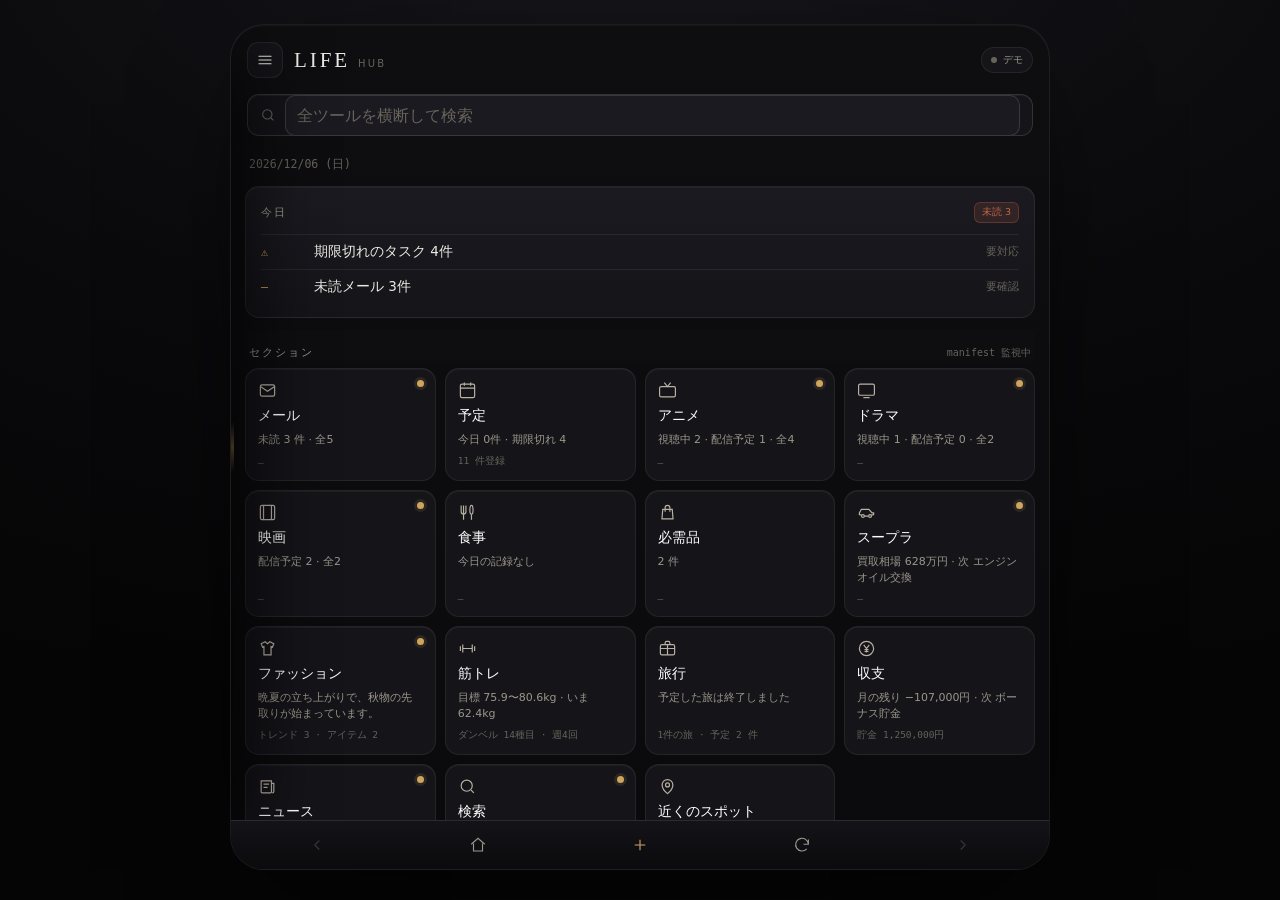
==== index.html @ eeec0d1e "知床旅行の0日目を 9/9（水）に直す 0日目が 9/8（火）になっていた。1日目以降（9/10 木〜9/14 月）はそのまま。  Co-Authored-By: Claude Opus 5 <nor" ====
<!DOCTYPE html>
<html lang="ja">
<head>
<meta charset="utf-8">
<meta name="viewport" content="width=device-width, initial-scale=1, maximum-scale=1, minimum-scale=1, user-scalable=no, viewport-fit=cover">
<meta name="theme-color" content="#0A0A0C">
<title>LIFE</title>
<!-- ホーム画面に追加したときのアイコン。指定が無いと iOS が
     ページを縮小した「黒地に文字」の絵を勝手に作ってしまう -->
<link rel="apple-touch-icon" href="assets/icon-180.png?v=dev725140">
<link rel="icon" type="image/png" sizes="192x192" href="assets/icon-192.png?v=dev725140">
<link rel="icon" type="image/svg+xml" href="assets/icon.svg?v=dev725140">
<link rel="manifest" href="manifest.webmanifest?v=dev725140">
<meta name="apple-mobile-web-app-title" content="LIFE">
<meta name="apple-mobile-web-app-status-bar-style" content="black-translucent">
<link rel="stylesheet" href="assets/app.css?v=dev725140">
<script>
/* ホーム画面から起動したとき（＝アプリとして開いたとき）の下ごしらえ。
   描き始める前に決めたいので、CSS の直後・本文より前に置いている。

   1) 枠を付けずに画面いっぱいへ広げる（html に full の印を付ける）
   2) 起動直後だけ画面の高さが実際より小さく報告される iOS の不具合を補う。
      端末の画面サイズ（screen）から本来の高さを出して --apph に入れる。
      ただし Split View などで本当に小さいときは触らない（差が大きいときは何もしない）。 */
(function () {
  try {
    var st = navigator.standalone === true ||
      (window.matchMedia && matchMedia('(display-mode: standalone)').matches);
    if (!st) return;
    var el = document.documentElement;
    el.className += ' full';
    if (!window.screen) return;
    function fit() {
      var sw = screen.width, sh = screen.height, got = window.innerHeight || 0;
      if (!sw || !sh || !got) return;
      var portrait = !window.matchMedia || matchMedia('(orientation: portrait)').matches;
      var full = portrait ? Math.max(sw, sh) : Math.min(sw, sh);
      // 「画面いっぱいのはずなのに少しだけ足りない」＝起動直後の誤報告
      if (full > got && full - got <= 150) el.style.setProperty('--apph', full + 'px');
      else el.style.removeProperty('--apph');
    }
    fit();
    addEventListener('resize', fit);
    addEventListener('orientationchange', function () { setTimeout(fit, 80); });
  } catch (e) {}
})();
</script>
</head>
<body>
<!-- 筋トレの 3D 風イラストで使う塗り（グラデーションと発光）。
     図をいくつ描いても定義は 1 組で済むよう、ここに置いて id で参照する。 -->
<svg class="wdefs" width="0" height="0" aria-hidden="true" focusable="false"><defs>
  <!-- 背景（明るいスタジオ。添付写真と同じ、白に近い灰色の背景） -->
  <radialGradient id="wgBg" cx=".5" cy=".38" r=".85">
    <stop offset="0" stop-color="#F2F2F0"/><stop offset=".65" stop-color="#E4E4E1"/>
    <stop offset="1" stop-color="#D2D2CE"/>
  </radialGradient>
  <!-- 体の下地。筋肉より一段暗い粘土色 -->
  <linearGradient id="wgBody" x1="0" y1="0" x2="1" y2="0">
    <stop offset="0" stop-color="#6E716C"/><stop offset=".25" stop-color="#8E918C"/>
    <stop offset=".5" stop-color="#9DA09B"/><stop offset=".75" stop-color="#82857F"/>
    <stop offset="1" stop-color="#63665F"/>
  </linearGradient>
  <!-- 筋肉ひとつ分の膨らみ。光は左上から。R 付きは左右反転したパーツ用 -->
  <radialGradient id="wgMus" cx=".34" cy=".24" r=".95">
    <stop offset="0" stop-color="#D8DAD4"/><stop offset=".42" stop-color="#B0B3AC"/>
    <stop offset=".75" stop-color="#878A83"/><stop offset="1" stop-color="#6D7068"/>
  </radialGradient>
  <radialGradient id="wgMusR" cx=".66" cy=".24" r=".95">
    <stop offset="0" stop-color="#D8DAD4"/><stop offset=".42" stop-color="#B0B3AC"/>
    <stop offset=".75" stop-color="#878A83"/><stop offset="1" stop-color="#6D7068"/>
  </radialGradient>
  <radialGradient id="wgHead" cx=".36" cy=".28" r=".85">
    <stop offset="0" stop-color="#D2D4CE"/><stop offset=".5" stop-color="#ABAEA8"/>
    <stop offset="1" stop-color="#7C7F78"/>
  </radialGradient>
  <!-- 効く筋肉。添付と同じ、輪郭のぼけた赤いにじみ -->
  <radialGradient id="wgRed" cx=".42" cy=".34" r=".8">
    <stop offset="0" stop-color="#F65038"/><stop offset=".5" stop-color="#E23A24"/>
    <stop offset="1" stop-color="#C92C17"/>
  </radialGradient>
  <radialGradient id="wgRedR" cx=".58" cy=".34" r=".8">
    <stop offset="0" stop-color="#F65038"/><stop offset=".5" stop-color="#E23A24"/>
    <stop offset="1" stop-color="#C92C17"/>
  </radialGradient>
  <linearGradient id="wgIron" x1="0" y1="0" x2="0" y2="1">
    <stop offset="0" stop-color="#9EA19B"/><stop offset=".45" stop-color="#757872"/>
    <stop offset="1" stop-color="#4E514B"/>
  </linearGradient>
  <linearGradient id="wgBench" x1="0" y1="0" x2="0" y2="1">
    <stop offset="0" stop-color="#B4B7B1"/><stop offset=".55" stop-color="#93968F"/>
    <stop offset="1" stop-color="#6E716B"/>
  </linearGradient>
  <radialGradient id="wgFloor" cx=".5" cy=".5" r=".5">
    <stop offset="0" stop-color="#5B5D58" stop-opacity=".5"/>
    <stop offset="1" stop-color="#5B5D58" stop-opacity="0"/>
  </radialGradient>
  <!-- 効く場所は「にじませる」。元の形をそのまま重ねると輪郭が出るので混ぜない -->
  <filter id="wgGlow" x="-60%" y="-60%" width="220%" height="220%">
    <feGaussianBlur stdDeviation="1.7" result="b"/>
    <feMerge><feMergeNode in="b"/><feMergeNode in="b"/></feMerge>
  </filter>
  <filter id="wgGlow2" x="-50%" y="-50%" width="200%" height="200%">
    <feGaussianBlur stdDeviation="1.3"/>
  </filter>
</defs></svg>
<div class="stage">
  <div class="app" id="app">
    <div class="hint" aria-hidden="true"></div>
    <header class="topbar">
      <button class="ib" id="menuBtn" aria-label="メニューを開く">
        <svg viewBox="0 0 24 24" fill="none" stroke="currentColor" stroke-width="1.6" stroke-linecap="round"><path d="M4 7h16M4 12h16M4 17h16"/></svg>
      </button>
      <div class="brand" id="brand"></div>
      <button class="sync" id="syncBtn" aria-label="接続状態"><span class="pulse" id="pulse"></span><span id="syncTxt">未接続</span></button>
    </header>
    <div class="notice" id="notice" hidden></div>
    <div class="sw">
      <div class="search">
        <svg viewBox="0 0 24 24" fill="none" stroke="currentColor" stroke-width="1.6"><circle cx="11" cy="11" r="7"/><path d="m20 20-3.5-3.5"/></svg>
        <input id="q" type="search" autocomplete="off" aria-label="検索">
        <span class="clr" id="clr" style="display:none" role="button" aria-label="クリア">×</span>
      </div>
      <div class="tagsug" id="tagsug" style="display:none"></div>
    </div>
    <div class="actzone" id="actzone"></div>
    <div class="scroll" id="scroll"></div>
    <nav class="bottombar" id="bottombar" aria-label="ナビゲーション"></nav>
    <div class="scrim" id="scrim"></div>
    <nav class="drawer" id="drawer" aria-label="メニュー"><div class="dh2"><span class="d"></span><span class="w">LIFE</span></div><div id="menu"></div></nav>
    <section class="det" id="det" aria-hidden="true">
      <div class="db"><button class="ib" id="backBtn" aria-label="戻る">
        <svg viewBox="0 0 24 24" fill="none" stroke="currentColor" stroke-width="1.6" stroke-linecap="round" stroke-linejoin="round"><path d="M15 6l-6 6 6 6"/></svg>
      </button><span class="dt" id="dSec"></span>
      <button class="ib" id="dDone" aria-label="完了にする" style="display:none">
        <svg viewBox="0 0 24 24" fill="none" stroke="currentColor" stroke-width="1.8" stroke-linecap="round" stroke-linejoin="round"><path d="M5 12.5 10 17.5 19 7"/></svg>
      </button>
      <button class="ib" id="dEdit" aria-label="編集" style="display:none">
        <svg viewBox="0 0 24 24" fill="none" stroke="currentColor" stroke-width="1.6" stroke-linecap="round" stroke-linejoin="round"><path d="M4 20h4l10-10a2.8 2.8 0 0 0-4-4L4 16v4z"/></svg>
      </button>
      <button class="ib" id="dTrash" aria-label="削除" style="display:none;color:var(--ember)">
        <svg viewBox="0 0 24 24" fill="none" stroke="currentColor" stroke-width="1.6" stroke-linecap="round" stroke-linejoin="round"><path d="M4 7h16M9 7V5h6v2M6 7l1 13h10l1-13"/></svg>
      </button></div>
      <div class="dbody" id="dBody"></div>
    </section>
    <div class="mask" id="mask"><div class="sheet" id="sheet"></div></div>
  </div>
</div>
<script src="assets/github.js?v=dev725140"></script>
<script src="assets/places.js?v=dev725140"></script>
<script src="assets/nearby.js?v=dev725140"></script>
<script src="assets/workout.js?v=dev725140"></script>
<script src="assets/demo-data.js?v=dev725140"></script>
<script src="assets/app.js?v=dev725140"></script>
</body>
</html>
---- assets/app.css ----
:root{
    color-scheme:dark;
    --bg:#0A0A0C; --bg2:#0E0E11;
    --s1:#141419; --s2:#1A1A20; --s3:#212129;
    --line:rgba(255,255,255,.07); --line2:rgba(255,255,255,.13); --hi:rgba(255,255,255,.045);
    --text:#ECEAE3; --dim:#9C978B; --faint:#67635A;
    --plat:#CBC3B2; --gold:#CFA45C; --goldd:rgba(207,164,92,.15);
    --ember:#C0674A; --emberd:rgba(192,103,74,.15);
    --ok:#8FA98C; --sat:#7E93A8; --sun:#B4726A;
    --font:-apple-system,"SF Pro Text",system-ui,"Hiragino Sans","Noto Sans JP",sans-serif;
    --serif:ui-serif,"New York",Georgia,"Hiragino Mincho ProN",serif;
    --mono:ui-monospace,"SF Mono",Menlo,monospace;
    /* ホーム画面から全画面で開いたとき、時計・電池の帯とホームバーに
       重ならないようにするための余白（Safari のタブがある時は 0） */
    --safe-t:env(safe-area-inset-top,0px);
    --safe-b:env(safe-area-inset-bottom,0px);
    /* 下バーの高さ。画面が低い端末では詰まり、高い端末では少しゆったりする。
       中身（18px のアイコン）に対して上下が均等に空く */
    --barh:clamp(42px,5.4dvh,54px);
  }
  *{box-sizing:border-box}
  /* ダブルタップ拡大を無効化。iOS の自動テキスト拡大も止める */
  html{-webkit-text-size-adjust:100%;text-size-adjust:100%;touch-action:manipulation}
  body,button,input,select,textarea{touch-action:manipulation}
  body{margin:0;background:var(--bg)}
  /* 筋トレの図で使う塗りの定義だけを置いた SVG。行の高さを作らないよう浮かせる */
  .wdefs{position:absolute;width:0;height:0;overflow:hidden;pointer-events:none}
  .stage{min-height:100dvh;
    background:radial-gradient(120% 90% at 50% -10%,#16161C 0%,var(--bg) 55%,#050506 100%);
    display:flex;justify-content:center;font-family:var(--font);color:var(--text);-webkit-font-smoothing:antialiased}
  .app{position:relative;overflow:hidden;width:100%;height:var(--apph,100dvh);
    background:linear-gradient(180deg,var(--bg2),var(--bg));display:flex;flex-direction:column}
  /* 電話幅を超える画面では中央にフレーム表示にする。
     高さは画面に合わせる（固定 830px だと iPad 横やノート PC ではみ出す）。
     縦が足りない端末（スマホ横持ちなど）は全画面のままにする。 */
  @media (min-width:520px) and (min-height:640px){
    .stage{padding:24px 16px 30px}
    .app{max-width:412px;height:min(880px,calc(100dvh - 54px));
      --safe-t:0px;--safe-b:0px;
      border:1px solid var(--line);border-radius:34px;
      box-shadow:0 40px 120px -40px rgba(0,0,0,.9),inset 0 1px 0 var(--hi)}
  }
  /* iPad mini（744px）以上は横幅を活かす。タイルや商品カードの列数は
     grid の auto-fill が自動で増える */
  @media (min-width:700px) and (min-height:640px){
    .app{max-width:640px}
    .scroll{padding:0 18px 32px}
  }
  /* iPad（横）・ノート PC */
  @media (min-width:1024px) and (min-height:640px){ .app{max-width:820px} }
  /* 大きな外部ディスプレイ。広げすぎると1行が長くなりすぎるので上限を置く */
  @media (min-width:1400px) and (min-height:640px){ .app{max-width:960px} }
  /* ---- ホーム画面から起動したアプリ（html.full） ----
     ブラウザのタブと違って「窓の中の書類」ではないので、枠を外して画面いっぱいに広げる。
     高さは起動直後の誤報告を避けるため --apph（無ければ lvh）を使う。 */
  html.full,html.full body{overflow:hidden}
  html.full .stage{padding:0;min-height:100lvh}
  html.full .app{max-width:none;width:100%;height:var(--apph,100lvh);
    border:0;border-radius:0;box-shadow:none;
    --safe-t:env(safe-area-inset-top,0px);--safe-b:env(safe-area-inset-bottom,0px)}
  /* 画面が広いほど左右の余白を少しだけ広げる（端に文字が貼り付かないように） */
  html.full .scroll{padding:0 clamp(14px,2.2vw,26px) 28px}
  html.full .topbar,html.full .sw,html.full .actzone{
    padding-left:clamp(14px,2.2vw,26px);padding-right:clamp(14px,2.2vw,26px)}
  .sync{cursor:pointer}
  .topbar{display:flex;align-items:center;gap:11px;
    padding:calc(17px + var(--safe-t)) 16px 10px;flex:none}
  .ib{width:36px;height:36px;flex:none;display:grid;place-items:center;border:1px solid var(--line);
    border-radius:11px;background:var(--s1);color:var(--text);cursor:pointer;transition:.2s}
  .ib.on{background:var(--goldd);border-color:rgba(207,164,92,.5);color:var(--gold)}
  .ib svg{width:18px;height:18px}
  .brand{flex:1;display:flex;align-items:baseline;gap:8px;min-width:0}
  .brand .w{font-family:var(--serif);font-size:21px;letter-spacing:.14em;font-weight:500}
  .brand .s{font-size:10px;color:var(--faint);letter-spacing:.22em;text-transform:uppercase}
  .brand .sect{font-size:15px;font-weight:500;letter-spacing:.02em}
  .sync{display:flex;align-items:center;gap:6px;font-family:var(--mono);font-size:10px;color:var(--dim);
    padding:5px 9px;border:1px solid var(--line);border-radius:20px;background:var(--s1);flex:none}
  .pulse{width:6px;height:6px;border-radius:50%;background:var(--ok);animation:p 2.6s infinite}
  @keyframes p{0%{box-shadow:0 0 0 0 rgba(143,169,140,.45)}70%{box-shadow:0 0 0 7px rgba(143,169,140,0)}100%{box-shadow:0 0 0 0 rgba(143,169,140,0)}}

  /* トークン期限などの警告バナー。暗めの琥珀で高級感を保ちつつ確実に気付ける */
  .notice{flex:none;margin:2px 16px 0;display:flex;align-items:center;gap:9px;cursor:pointer;
    border:1px solid rgba(207,164,92,.35);background:var(--goldd);color:var(--gold);
    border-radius:11px;padding:10px 12px;font-size:12px;line-height:1.5;text-align:left;font-family:var(--font)}
  .notice[hidden]{display:none}
  .notice.crit{border-color:rgba(192,103,74,.45);background:var(--emberd);color:var(--ember)}
  .notice svg{width:16px;height:16px;flex:none}
  .notice .nx{margin-left:auto;color:var(--faint);font-size:15px;padding:0 2px}
  .sw{padding:6px 16px 10px;flex:none}
  .search{display:flex;align-items:center;gap:9px;border:1px solid var(--line2);border-radius:12px;
    background:var(--s1);padding:0 12px;height:42px;box-shadow:inset 0 1px 0 var(--hi)}
  .search:focus-within{border-color:rgba(207,164,92,.45)}
  .search svg{width:16px;height:16px;color:var(--faint);flex:none}
  .search input{flex:1;background:none;border:0;outline:0;color:var(--text);font-size:16px;font-family:var(--font);min-width:0}
  .search input::placeholder{color:var(--faint)}
  .search .clr{color:var(--faint);cursor:pointer;font-size:16px;padding:4px}
  .tagsug{padding:2px 2px 10px}
  .tagsug .h{font-size:9.5px;letter-spacing:.2em;text-transform:uppercase;color:var(--faint);padding:4px 2px 8px}
  .tagsug .wrap{display:flex;flex-wrap:wrap;gap:6px}

  .scroll{flex:1;overflow-y:auto;padding:0 14px 28px}
  .sechead{display:flex;align-items:center;gap:9px;padding:15px 4px 8px;position:sticky;top:0;z-index:2;
    background:linear-gradient(180deg,var(--bg2) 72%,rgba(14,14,17,0))}
  .sechead svg{width:15px;height:15px;color:var(--plat);opacity:.85;flex:none}
  .sechead .n{font-size:10.5px;letter-spacing:.2em;text-transform:uppercase;color:var(--dim)}
  .sechead .c{margin-left:auto;font-family:var(--mono);font-size:10px;color:var(--faint)}
  .list{display:flex;flex-direction:column;gap:7px}

  /* home */
  .greet{padding:8px 4px 14px}
  .greet .h{font-size:13px;color:var(--dim)}
  .greet .d{font-family:var(--mono);font-size:11.5px;color:var(--faint);margin-top:3px}
  .hero{border:1px solid var(--line);border-radius:14px;background:linear-gradient(180deg,var(--s2),var(--s1));
    box-shadow:inset 0 1px 0 var(--hi);padding:15px 15px 13px;margin-bottom:13px}
  .hero .ht{display:flex;justify-content:space-between;align-items:center;margin-bottom:11px}
  .hero .l{font-size:11px;color:var(--dim);letter-spacing:.16em;text-transform:uppercase}
  .hr{display:flex;align-items:center;gap:11px;padding:8px 0;border-top:1px solid var(--line)}
  .hr:first-of-type{border-top:0}
  .hr .t{font-family:var(--mono);font-size:11.5px;color:var(--gold);width:42px;flex:none}
  .hr .m{flex:1;font-size:13.5px}
  .hr .g{font-size:10.5px;color:var(--faint)}
  /* スマホは2列（小さい iPhone の 375px でも2列を保つ）。
     画面が広がると列が増える（iPad で3〜4列、PC で4〜5列） */
  .grid{display:grid;grid-template-columns:repeat(auto-fill,minmax(160px,1fr));gap:9px}
  .tile{position:relative;text-align:left;cursor:pointer;border:1px solid var(--line);border-radius:14px;
    background:var(--s1);box-shadow:inset 0 1px 0 var(--hi);padding:12px;min-height:98px;
    display:flex;flex-direction:column;gap:7px;transition:.18s;font-family:var(--font)}
  .tile .tp{display:flex;align-items:center;justify-content:space-between}
  .tile .ico{width:19px;height:19px;color:var(--plat);opacity:.9}
  .tile .nm{font-size:13.5px;font-weight:500}
  .tile .mt{font-size:11px;color:var(--dim);line-height:1.45}
  .tile .ft{margin-top:auto;font-family:var(--mono);font-size:9.5px;color:var(--faint)}
  .dot{position:absolute;top:11px;right:11px;width:7px;height:7px;border-radius:50%;background:var(--gold);box-shadow:0 0 0 3px rgba(207,164,92,.13)}
  .conn{display:flex;flex-direction:column;gap:7px}
  .cr{display:flex;align-items:center;gap:11px;border:1px solid var(--line);border-radius:12px;background:var(--s1);
    padding:11px 12px;box-shadow:inset 0 1px 0 var(--hi);cursor:pointer;font-family:var(--font);text-align:left;width:100%}
  .cr svg{width:18px;height:18px;color:var(--plat);flex:none}
  .cr .cn{font-size:13px;font-weight:500;flex:none}
  .cr .cs{flex:1;font-size:10.5px;color:var(--dim);text-align:right;font-family:var(--mono)}
  .sd{width:6px;height:6px;border-radius:50%;background:var(--ok);flex:none}

  /* rows */
  .row{display:flex;gap:11px;align-items:flex-start;width:100%;text-align:left;cursor:pointer;
    border:1px solid var(--line);border-radius:12px;background:var(--s1);padding:11px 12px;
    box-shadow:inset 0 1px 0 var(--hi);transition:.18s;font-family:var(--font)}
  .row .l{flex:1;min-width:0;display:flex;flex-direction:column;gap:4px}
  .row .t{display:block;font-size:13.5px;line-height:1.4}
  .row .m{display:block;font-size:11px;color:var(--dim);white-space:nowrap;overflow:hidden;text-overflow:ellipsis}
  .row .r{display:flex;flex-direction:column;align-items:flex-end;gap:5px;flex:none}
  .row .time{font-family:var(--mono);font-size:9.5px;color:var(--faint);white-space:nowrap}
  .nd{width:7px;height:7px;border-radius:50%;background:var(--gold);flex:none;margin-top:5px;box-shadow:0 0 0 3px rgba(207,164,92,.13)}
  .tag{font-size:9.5px;padding:3px 7px;border-radius:6px;background:var(--s3);color:var(--dim);
    border:1px solid var(--line);white-space:nowrap;cursor:pointer;font-family:var(--font)}
  .tag.g{background:var(--goldd);color:var(--gold);border-color:rgba(207,164,92,.28)}
  .tag.e{background:var(--emberd);color:var(--ember);border-color:rgba(192,103,74,.3)}
  .tag.ok{background:rgba(143,169,140,.14);color:var(--ok);border-color:rgba(143,169,140,.3)}
  .tag.n{background:var(--s2)}
  .empty{text-align:center;color:var(--faint);font-size:12px;padding:36px 10px}
  .ask{display:flex;align-items:center;gap:9px;width:100%;cursor:pointer;font-family:var(--font);
    border:1px dashed rgba(207,164,92,.4);border-radius:12px;background:var(--goldd);color:var(--gold);
    padding:12px;font-size:12.5px;margin-top:9px;text-align:left}

  /* segmented bar */
  .segs{display:flex;gap:5px;overflow-x:auto;padding:2px 2px 10px;scrollbar-width:none}
  .segs::-webkit-scrollbar{display:none}
  .seg{flex:none;font-size:11px;padding:6px 10px;border-radius:20px;border:1px solid var(--line);
    background:var(--s1);color:var(--dim);cursor:pointer;font-family:var(--font);white-space:nowrap}
  .seg.on{background:var(--goldd);border-color:rgba(207,164,92,.4);color:var(--gold)}
  .actbar{display:flex;gap:7px;padding:0 2px 10px}
  .act{flex:1;display:flex;align-items:center;justify-content:center;gap:7px;font-size:12.5px;padding:11px;
    border-radius:11px;border:1px solid var(--line2);background:var(--s2);color:var(--text);cursor:pointer;font-family:var(--font)}
  .act svg{width:15px;height:15px}
  .actzone{flex:none;padding:0 14px}
  .actzone:empty{display:none}
  .bottombar{flex:none;height:var(--barh);display:flex;align-items:stretch;gap:2px;padding:0 6px;
    border-top:1px solid var(--line2);background:linear-gradient(180deg,#131318,#0B0B0E);position:relative;z-index:36}
  .bb{flex:1;display:flex;flex-direction:column;align-items:center;justify-content:center;
    gap:3px;padding:2px 1px;border:0;
    background:none;color:var(--dim);cursor:pointer;font-family:var(--font);font-size:8.5px;border-radius:9px;line-height:1.2}
  .bb:disabled{color:#38362F;cursor:default;background:none}
  .bb svg{width:18px;height:18px}
  .bb.acc{color:var(--gold)}
  textarea{width:100%;background:var(--s2);color:var(--text);border:1px solid var(--line2);border-radius:10px;
    padding:10px 11px;font-size:16px;font-family:var(--font);outline:0;resize:vertical}
  .stars{display:flex;gap:6px;font-size:22px;color:#3A3833;cursor:pointer;margin-bottom:2px}
  .stars span.on{color:var(--gold)}
  .danger{width:100%;padding:11px;border-radius:11px;border:1px solid rgba(192,103,74,.45);
    background:var(--emberd);color:var(--ember);font-size:13px;cursor:pointer;font-family:var(--font);margin-top:6px}

  /* calendar day */
  .day{border:1px solid var(--line);border-radius:11px;background:var(--s1);padding:8px 9px 8px 11px;
    box-shadow:inset 0 1px 0 var(--hi);width:100%;text-align:left;font-family:var(--font)}
  .day .dh{cursor:pointer;border-radius:7px;padding:2px 2px 2px 0}
  .day.today{border-color:rgba(207,164,92,.5);background:linear-gradient(180deg,rgba(207,164,92,.07),var(--s1))}
  /* 期限切れは見落とすと困るので、枠から色で分かるようにする */
  .day.over{border-color:rgba(192,103,74,.4);background:linear-gradient(180deg,rgba(192,103,74,.06),var(--s1))}
  .day.over .ev{margin-top:0}
  .day .dh{display:flex;align-items:center;gap:8px}
  .day .dd{font-family:var(--mono);font-size:12px;color:var(--text);flex:none}
  .day .dw{font-size:10.5px;flex:none}
  .day .hol{font-size:10px;color:var(--sun)}
  .day .wx{margin-left:auto;display:flex;align-items:center;gap:6px;font-family:var(--mono);font-size:10px;color:var(--dim)}
  .day.sat .dw{color:var(--sat)} .day.sun .dw,.day.hd .dw{color:var(--sun)}
  .day .ev{margin-top:6px;display:flex;flex-direction:column;gap:1px}
  .day .e1{display:flex;gap:8px;font-size:11.5px;align-items:baseline;width:100%;text-align:left;
    background:none;border:0;border-radius:7px;padding:5px 6px;cursor:pointer;font-family:var(--font);color:var(--text)}
  /* 完了済みタスクは残しつつ、済みと分かるように落とす */
  .day .e1.done .en{color:var(--faint);text-decoration:line-through}
  .day .e1.done .et{color:var(--ok)}
  .day .e1 .et{font-family:var(--mono);font-size:10px;color:var(--gold);flex:none;width:38px}
  /* タスク名の左の完了チェック。タップ領域を確保しつつ控えめに */
  /* 見た目はタスク名の文字高に合わせる。em 指定なので行の文字サイズに追従する。
     小さいままだと押しにくいので、::after で不可視のタップ領域を広げる。 */
  .tick{position:relative;flex:none;width:1.15em;height:1.15em;border-radius:4px;
    border:1px solid var(--line2);background:var(--s2);display:inline-grid;place-items:center;
    font-size:inherit;line-height:1;color:transparent;cursor:pointer;align-self:center}
  .tick::after{content:"";position:absolute;inset:-9px}
  .tick.on{background:var(--goldd);border-color:rgba(207,164,92,.5);color:var(--gold)}
  .tick.on::before{content:"✓";font-size:.8em;line-height:1}
  .day .e1 .en{flex:1;min-width:0;overflow:hidden;text-overflow:ellipsis;white-space:nowrap}
  .day .e1 .ew{font-size:9.5px;color:var(--faint);flex:none}
  .rep{color:var(--gold);font-size:11px}
  .plist{display:flex;flex-direction:column;margin-top:6px;border:1px solid var(--line);border-radius:10px;overflow:hidden}
  .plist button{display:flex;flex-direction:column;gap:2px;align-items:flex-start;width:100%;text-align:left;
    background:var(--s1);border:0;border-top:1px solid var(--line);padding:9px 11px;cursor:pointer;font-family:var(--font)}
  .plist button:first-child{border-top:0}
  .plist .pn{font-size:13px;color:var(--text)}
  .plist .pa{font-size:10.5px;color:var(--faint)}
  .cbrow{display:flex;gap:10px;align-items:center;min-width:0}
  .cbrow input[type=time]{flex:1;min-width:0}
  .cbrow label{display:flex;align-items:center;gap:7px;font-size:12.5px;color:var(--dim);white-space:nowrap;cursor:pointer}
  .cbrow input[type=checkbox]{width:18px;height:18px;accent-color:#CFA45C;flex:none}
  input:disabled{opacity:.4}

  /* poster card */
  .pc{position:relative;display:flex;gap:11px;width:100%;text-align:left;cursor:pointer;border:1px solid var(--line);
    border-radius:12px;background:var(--s1);padding:10px;box-shadow:inset 0 1px 0 var(--hi);font-family:var(--font)}
  .po{position:relative;width:52px;height:74px;border-radius:7px;flex:none;display:grid;place-items:center;
    background:linear-gradient(150deg,#2A2A33,#15151A);border:1px solid var(--line2);
    font-family:var(--serif);font-size:20px;color:var(--plat);overflow:hidden}
  /* 画像が載れば頭文字を隠す。読み込めなければ onerror で img が消え頭文字が残る */
  .po img{position:absolute;inset:0;width:100%;height:100%;object-fit:cover;z-index:1}
  .po-f{position:relative}
  .pc .pl{flex:1;min-width:0;display:flex;flex-direction:column;gap:5px}
  .pc .pt{font-size:13.5px;line-height:1.35}
  .pc .pm{font-size:10.5px;color:var(--dim)}
  .pc .pr{display:flex;align-items:center;gap:6px;margin-top:auto;flex-wrap:wrap}
  .star{font-family:var(--mono);font-size:10.5px;color:var(--gold)}

  /* drawer */
  .scrim{position:absolute;inset:0;z-index:20;background:rgba(3,3,4,.62);opacity:0;visibility:hidden;transition:.28s}
  .drawer{position:absolute;top:0;left:0;bottom:0;z-index:30;width:80%;max-width:290px;
    background:linear-gradient(180deg,#101015,#0B0B0E);border-right:1px solid var(--line2);
    box-shadow:40px 0 90px -30px rgba(0,0,0,.9);transform:translateX(-102%);
    transition:transform .32s cubic-bezier(.22,.8,.24,1);display:flex;flex-direction:column;
    padding:calc(20px + var(--safe-t)) 12px 20px;overflow-y:auto}
  .app.open .drawer{transform:translateX(0)}
  .app.open .scrim{opacity:1;visibility:visible}
  .dh2{display:flex;align-items:center;gap:9px;padding:2px 8px 12px}
  .dh2 .w{font-family:var(--serif);font-size:19px;letter-spacing:.14em}
  .dh2 .d{width:6px;height:6px;border-radius:50%;background:var(--gold)}
  .mg{font-size:9.5px;letter-spacing:.22em;color:var(--faint);text-transform:uppercase;padding:13px 12px 6px}
  .mi{display:flex;align-items:center;gap:12px;padding:10px 12px;border-radius:10px;cursor:pointer;
    color:var(--dim);font-size:13.5px;transition:.18s;font-family:var(--font);width:100%;text-align:left;background:none;border:0}
  .mi svg{width:17px;height:17px;flex:none}
  .mi.on{background:var(--s2);color:var(--text)}
  .mi.on svg{color:var(--gold)}
  .mi .ct{margin-left:auto;font-family:var(--mono);font-size:10px;color:var(--gold)}
  .hint{position:absolute;left:0;top:50%;margin-top:-26px;z-index:4;pointer-events:none;width:3px;height:52px;
    border-radius:0 3px 3px 0;background:linear-gradient(transparent,rgba(207,164,92,.55),transparent);animation:h 3.6s ease-in-out infinite}
  @keyframes h{0%,100%{transform:translateX(0);opacity:.25}50%{transform:translateX(5px);opacity:.6}}

  /* detail */
  /* 下バー(z-index:36)は詳細より上に描画されるので、詳細は最下端まで伸ばして
     隙間が生じないようにする。内容は .dbody 側の余白でバーを避ける。 */
  .det{position:absolute;top:0;left:0;right:0;bottom:0;z-index:25;background:linear-gradient(180deg,var(--bg2),var(--bg));
    transform:translateX(100%);transition:transform .3s cubic-bezier(.22,.8,.24,1);display:flex;flex-direction:column}
  .det.show{transform:translateX(0)}
  .db{display:flex;align-items:center;gap:11px;
    padding:calc(17px + var(--safe-t)) 16px 12px;
    border-bottom:1px solid var(--line);flex:none}
  .db .dt{font-size:10.5px;letter-spacing:.2em;text-transform:uppercase;color:var(--dim);flex:1}
  .dbody{flex:1;overflow-y:auto;padding:17px 16px calc(var(--barh) + 28px)}
  .dtitle{font-size:19px;line-height:1.4;font-weight:500;margin:0 0 7px;text-wrap:balance}
  .dsub{font-size:11.5px;color:var(--dim);margin-bottom:13px;font-family:var(--mono)}
  .chips{display:flex;flex-wrap:wrap;gap:6px;margin-bottom:14px}
  .card{border:1px solid var(--line);border-radius:12px;background:var(--s1);box-shadow:inset 0 1px 0 var(--hi);padding:12px 13px;margin-bottom:10px}
  .card h4{margin:0 0 9px;font-size:10px;letter-spacing:.2em;text-transform:uppercase;color:var(--faint);font-weight:500}
  .kv{display:flex;justify-content:space-between;gap:12px;padding:6px 0;border-top:1px solid var(--line);font-size:12.5px}
  .kv:first-of-type{border-top:0}
  .kv .k{color:var(--dim);flex:none}
  .kv .v{text-align:right;font-family:var(--mono);font-size:11.5px}
  .prose{font-size:13px;line-height:1.75;margin:0;white-space:pre-wrap}
  /* 本文中の既知の用語。下線で「押せる」ことを示す */
  .tlink{background:none;border:0;padding:0;font:inherit;color:var(--gold);cursor:pointer;
    text-decoration:underline;text-decoration-color:rgba(207,164,92,.45);text-underline-offset:3px}
  button.tag{font-family:var(--font)}
  .chk{display:flex;align-items:center;gap:10px;padding:8px 0;border-top:1px solid var(--line);font-size:12.5px;cursor:pointer}
  .chk:first-of-type{border-top:0}
  .box{width:17px;height:17px;border-radius:5px;border:1px solid var(--line2);background:var(--s2);flex:none;display:grid;place-items:center;color:transparent;font-size:11px}
  .chk.on .box{background:var(--goldd);border-color:rgba(207,164,92,.5);color:var(--gold)}
  .chk.on .lb{color:var(--dim);text-decoration:line-through}
  .chk .en{margin-left:auto;font-family:var(--mono);font-size:9.5px;color:var(--faint)}
  .chk .lb{flex:1;min-width:0}
  /* 16px 未満だと iOS がフォーカス時に自動ズームするため、入力欄は 16px を下回らせない */
  select,input[type=text],input[type=time],input[type=date],input[type=month],input[type=number],
  input[type=password],input[type=search]{width:100%;max-width:100%;min-width:0;box-sizing:border-box;
    background:var(--s2);color:var(--text);
    border:1px solid var(--line2);border-radius:10px;padding:10px 11px;font-size:16px;font-family:var(--font);outline:0}
  /* iOS の date/time は既定の内在幅が広く、枠を押し広げてしまう */
  input[type=date],input[type=time],input[type=month]{-webkit-appearance:none;appearance:none;display:block}
  input[type=date]::-webkit-date-and-time-value,
  input[type=month]::-webkit-date-and-time-value{text-align:left;margin:0}
  .sheet{overflow-x:hidden}
  label.fl{display:block;font-size:10.5px;color:var(--dim);margin:11px 0 5px}
  .bar{height:4px;border-radius:4px;background:var(--s3);overflow:hidden;margin-top:8px}
  .bar i{display:block;height:100%;background:var(--gold);border-radius:4px}
  .nut{display:grid;grid-template-columns:1fr 1fr;gap:5px 13px}
  .nut div{display:flex;justify-content:space-between;font-size:11px;color:var(--dim);padding:4px 0;border-bottom:1px solid var(--line)}
  .nut b{font-weight:400;font-family:var(--mono);color:var(--text)}
  .tl{padding-left:15px}
  .tl .it{position:relative;padding:0 0 13px}
  .tl .it:before{content:"";position:absolute;left:-15px;top:5px;width:7px;height:7px;border-radius:50%;background:var(--gold)}
  .tl .it:after{content:"";position:absolute;left:-12px;top:14px;bottom:0;width:1px;background:var(--line2)}
  .tl .it:last-child:after{display:none}
  .tl .tt{font-size:12.5px;margin-bottom:3px}
  .tl .tm{font-size:10px;color:var(--faint);font-family:var(--mono)}
  .lnk{display:flex;align-items:flex-start;gap:9px;padding:9px 0;border-top:1px solid var(--line);
    font-size:12.5px;color:var(--gold);cursor:pointer;text-decoration:none;min-width:0}
  .lnk:first-of-type{border-top:0}
  /* <button class="lnk"> はブラウザ既定の背景・枠が出てしまうので打ち消す
     （メールの登録先リンク・ファッションのまとめリンクが該当） */
  button.lnk{width:100%;background:none;border:0;border-top:1px solid var(--line);
    font-family:var(--font);text-align:left}
  .lnk svg{width:14px;height:14px;flex:none;margin-top:2px}
  /* 長い URL がカードをはみ出さないようにする */
  .lnk-b{flex:1;min-width:0;display:flex;flex-direction:column;gap:2px}
  .lnk-t{color:var(--gold);word-break:break-word}
  .lnk-s{font-family:var(--mono);font-size:10.5px;color:var(--faint);
    white-space:nowrap;overflow:hidden;text-overflow:ellipsis}
  .mail-body{font-size:12.5px;line-height:1.85;color:var(--dim);white-space:pre-wrap;
    border-left:2px solid var(--line2);padding-left:12px;border-radius:0}
  .fig{height:110px;border-radius:9px;border:1px solid var(--line2);margin-bottom:9px;
    background:linear-gradient(150deg,#23232B,#15151A);display:grid;place-items:center;color:var(--faint);font-size:10.5px}
  .gwrap{position:relative;height:120px;margin-top:4px}
  .footn{text-align:center;color:var(--faint);font-size:10px;font-family:var(--mono);padding:16px 0 4px}

  /* modal */
  .mask{position:absolute;inset:0;z-index:40;background:rgba(3,3,4,.7);display:none;align-items:flex-end}
  .mask.show{display:flex}
  .sheet{width:100%;max-height:88%;overflow-y:auto;background:linear-gradient(180deg,#15151B,#0D0D11);
    border-top:1px solid var(--line2);border-radius:20px 20px 0 0;
    padding:16px 16px calc(26px + var(--safe-b))}
  /* 横向きのスマホなど縦が短い画面では、入力欄が隠れないよう目一杯使う */
  @media (max-height:560px){ .sheet{max-height:96%;padding:12px 14px 18px} }
  .sheet h3{margin:0 0 3px;font-size:15px;font-weight:500}
  .sheet .sh{font-size:11px;color:var(--faint);margin-bottom:12px;font-family:var(--mono)}
  .btn{width:100%;padding:12px;border-radius:11px;border:1px solid rgba(207,164,92,.45);background:var(--goldd);
    color:var(--gold);font-size:13.5px;cursor:pointer;font-family:var(--font);margin-top:14px}
  .btn.sec{background:var(--s2);border-color:var(--line2);color:var(--dim);margin-top:7px}
  .sug{display:flex;flex-wrap:wrap;gap:5px;margin-top:6px}

  /* 近くのスポット */
  /* カテゴリーは2段の横スクロール。全部縦に並べると小さい画面で結果が埋まるため */
  .nbcats{display:grid;grid-template-rows:repeat(2,auto);grid-auto-flow:column;
    justify-content:start;gap:6px;overflow-x:auto;padding:2px 2px 10px;scrollbar-width:none}
  .nbcats::-webkit-scrollbar{display:none}
  .nbloc{display:flex;align-items:center;gap:9px;font-family:var(--mono);font-size:10.5px;
    color:var(--faint);padding:2px 4px 10px;flex-wrap:wrap}
  .nbwrap{display:flex;gap:7px;align-items:stretch}
  .nbwrap .row{flex:1;min-width:0;align-items:center}
  .nbgo{flex:none;width:46px;display:grid;place-items:center;border:1px solid var(--line);
    border-radius:12px;background:var(--s1);color:var(--gold);box-shadow:inset 0 1px 0 var(--hi);
    text-decoration:none;transition:.18s}
  .nbgo svg{width:17px;height:17px}
  /* ---- ファッション: 画像カード（アイテム / 動画）と詳細の写真 ---- */
  .fgrid{display:grid;grid-template-columns:repeat(auto-fill,minmax(148px,1fr));gap:9px;margin-bottom:6px}
  .fcard{background:var(--s1);border:1px solid var(--line);border-radius:12px;
    overflow:hidden;display:flex;flex-direction:column;box-shadow:inset 0 1px 0 var(--hi)}
  .fc{flex:1;display:flex;flex-direction:column;align-items:stretch;gap:0;padding:0 0 9px;
    background:none;border:0;color:inherit;font-family:var(--font);text-align:left;cursor:pointer}
  .fimg{position:relative;display:grid;place-items:center;width:100%;aspect-ratio:3/4;
    background:linear-gradient(150deg,#23232B,#15151A);overflow:hidden;margin-bottom:8px}
  .fgrid.wide .fimg{aspect-ratio:16/9}
  .fimg img{position:absolute;inset:0;width:100%;height:100%;object-fit:cover;z-index:1}
  /* 短いクラス名は他の画面（.tile .ft など）とぶつかるので、必ず親の中に限定する */
  .fimg .ff,.si .ff{font-size:23px;color:var(--faint)}
  .fcard .ft{font-size:12.5px;color:var(--text);line-height:1.35;padding:0 10px;
    display:-webkit-box;-webkit-line-clamp:2;-webkit-box-orient:vertical;overflow:hidden}
  .fcard .fm{font-size:10.5px;color:var(--dim);padding:3px 10px 0;
    display:-webkit-box;-webkit-line-clamp:2;-webkit-box-orient:vertical;overflow:hidden}
  .fcard .fgo{display:block;text-align:center;text-decoration:none;font-size:10.5px;color:var(--gold);
    padding:8px 6px;border-top:1px solid var(--line);background:var(--goldd)}
  /* 詳細画面の写真。ホームの .hero（今日のカード）とは別物なので名前を分ける。
     縦横比がまちまち（商品は縦長・動画サムネは横長）なので切り取らずに出す */
  .photo{width:100%;border-radius:12px;overflow:hidden;line-height:0;
    border:1px solid var(--line2);margin-bottom:12px;background:var(--s2)}
  /* フレーム表示のときは vh がフレームより大きくなるので、実寸で上限を置く */
  .photo img{width:100%;height:auto;max-height:min(62vh,440px);object-fit:contain;display:block}
  .shop{display:flex;gap:11px;align-items:flex-start;padding:10px 0;border-top:1px solid var(--line)}
  .shop:first-of-type{border-top:0;padding-top:2px}
  .shop .si{position:relative;display:grid;place-items:center;width:64px;height:80px;flex:none;
    border-radius:8px;overflow:hidden;background:var(--s2);border:1px solid var(--line)}
  .shop .si img{position:absolute;inset:0;width:100%;height:100%;object-fit:cover;z-index:1}
  .shop .sb{flex:1;min-width:0;display:flex;flex-direction:column;gap:3px}
  .shop .st{font-size:13px;color:var(--text);line-height:1.4}
  .shop .sm{font-size:11px;color:var(--dim)}
  .shop .sgo{display:inline-flex;align-items:center;gap:6px;align-self:flex-start;margin-top:4px;
    text-decoration:none;font-size:11.5px;color:var(--gold);border:1px solid rgba(207,164,92,.35);
    background:var(--goldd);border-radius:9px;padding:6px 10px}
  .shop .sgo svg{width:14px;height:14px}
  /* ---- 筋トレ: 人体図（効く場所を赤く）と動きのアニメーション ---- */
  .exlist{display:flex;flex-direction:column;gap:9px}
  .exc{display:flex;gap:12px;align-items:center;width:100%;text-align:left;cursor:pointer;
    border:1px solid var(--line);border-radius:14px;background:var(--s1);
    box-shadow:inset 0 1px 0 var(--hi);padding:11px 12px;font-family:var(--font);transition:.18s}
  .exv{display:flex;gap:6px;align-items:center;flex:none}
  .exb{flex:1;min-width:0;display:flex;flex-direction:column;gap:5px}
  .ext{font-size:13.5px;font-weight:500;color:var(--text)}
  .exm{font-family:var(--mono);font-size:10.5px;color:var(--gold)}
  .exg{display:flex;flex-wrap:wrap;gap:5px}
  .w3{flex:none;display:block}
  .animsvg{width:76px;height:95px;background:#E7E7E4;border-radius:11px;
    border:1px solid rgba(0,0,0,.14);overflow:hidden}
  /* 一覧の小さい図では見出しが潰れて読めないので出さない */
  .exv:not(.big) .w3 .lab{display:none}
  .bodysvg{width:60px;height:75px}
  /* 詳細画面。動きの図と人体図はすべて同じ大きさの枠にそろえる */
  .exv.big{display:flex;flex-wrap:wrap;gap:8px;justify-content:center;margin-bottom:10px}
  .exv.big .w3{flex:0 1 calc(50% - 4px);min-width:118px;max-width:190px;
    width:auto;height:auto;aspect-ratio:240/300;overflow:hidden;
    background:#E7E7E4;border-radius:11px;border:1px solid rgba(0,0,0,.14)}
  /* 3D 風の塗り分け。灰色の筋肉を 1 つずつ描き、効く筋肉だけ赤く光らせる。
     塗り（グラデーション）は左右で光の向きが違うので JS 側で指定する */
  .w3 .sk{fill:url(#wgBody)}                  /* 筋肉の隙間に見える下地 */
  .w3 .hd{fill:url(#wgHead)}
  .w3 .sh{fill:#E4E6E0;opacity:.28}           /* 頭のハイライト */
  .w3 .ln{stroke:#5C5F58;stroke-width:.9;fill:none;opacity:.45;stroke-linecap:round}
  /* 筋肉の境目は硬い線ではなく、やわらかい影として見せる */
  .w3 .mm,.w3 .m1,.w3 .m2{stroke:#5F625B;stroke-width:.4;stroke-opacity:.3;
    stroke-linejoin:round}
  .w3 .m1,.w3 .m2{stroke:none}
  .w3 .m2{opacity:.32}
  .w3 .fb{stroke:#5C5F58;stroke-width:.4;fill:none;opacity:.28;stroke-linecap:round}
  .w3 .far{opacity:.55}                       /* 横向きのときの奥側の手足 */
  .w3 .ir rect{fill:url(#wgIron)}             /* ダンベル */
  .w3 .bn rect,.w3 .bn path{fill:url(#wgBench);stroke:#5F625B;stroke-width:.7;stroke-opacity:.5}
  .w3 .lab{fill:#6B6E67;font-size:15px;font-family:var(--mono)}
  /* ---- 旅行: 年表（0日目から順に日ごとの見出しと予定を並べる） ---- */
  .tl{position:relative;padding-left:20px;margin-top:6px}
  .tl:before{content:'';position:absolute;left:5px;top:10px;bottom:10px;width:2px;
    background:linear-gradient(180deg,rgba(207,164,92,.45),var(--line2))}
  .tday{position:relative;display:flex;align-items:baseline;gap:9px;margin:16px 0 8px}
  .tday:first-child{margin-top:4px}
  .tday:before{content:'';position:absolute;left:-19px;top:4px;width:12px;height:12px;
    border-radius:50%;background:var(--bg2);border:2px solid var(--gold)}
  .tday .n{font-size:12.5px;font-weight:600;letter-spacing:.02em}
  .tday .c{margin-left:auto;font-family:var(--mono);font-size:10px;color:var(--faint)}
  .trow{display:flex;align-items:center;gap:11px;width:100%;text-align:left;cursor:pointer;
    border:1px solid var(--line);border-radius:12px;background:var(--s1);
    box-shadow:inset 0 1px 0 var(--hi);padding:10px 12px;font-family:var(--font);transition:.18s}
  .trow .tt{font-family:var(--mono);font-size:10.5px;color:var(--gold);flex:none;
    width:78px;line-height:1.4}
  .trow .l{flex:1;min-width:0;display:flex;flex-direction:column;gap:3px}
  .trow .t{font-size:13.5px;color:var(--text)}
  .trow .m{font-size:11px;color:var(--dim);overflow:hidden;text-overflow:ellipsis;white-space:nowrap}
  .trow .r{flex:none;display:flex;align-items:center;gap:6px}
  /* AI が調べた観光スポット。一言は 1 行で切らず 2 行まで見せる */
  .spots .m{white-space:normal;display:-webkit-box;-webkit-line-clamp:2;-webkit-box-orient:vertical;
    line-height:1.55;text-overflow:clip}
  .tadd{display:block;width:100%;margin:8px 0 2px;padding:9px;border-radius:11px;cursor:pointer;
    border:1px dashed var(--line2);background:none;color:var(--dim);font-size:12px;
    font-family:var(--font);transition:.18s}
  .steps{margin:0;padding-left:20px;color:var(--dim);font-size:13px;line-height:1.85}
  .steps li{margin-bottom:4px}
  .steps li::marker{color:var(--gold);font-family:var(--mono);font-size:11px}
  /* 詳細画面の Google マップボタンは <a> なので、btn の見た目に合わせる */
  a.btn{display:block;text-align:center;text-decoration:none;box-sizing:border-box}
  /* Google クチコミ */
  .grev{padding:9px 0;border-top:1px solid var(--line)}
  .grev .gh{display:flex;align-items:baseline;gap:8px}
  .grev .gn{font-size:12px;font-weight:500;flex:1;min-width:0;overflow:hidden;
    text-overflow:ellipsis;white-space:nowrap}
  .grev .gs{color:var(--gold);font-size:10.5px;letter-spacing:.08em;flex:none}
  .grev .gt{font-family:var(--mono);font-size:9.5px;color:var(--faint);flex:none}
  .grev .gb{font-size:12px;line-height:1.7;color:var(--dim);margin-top:5px;white-space:pre-wrap}
  @media (prefers-reduced-motion:reduce){*{animation:none!important;transition:none!important}}

  /* タッチ端末（iPhone・iPad）ではタップ後にホバーの色が残り続けるので、
     マウス・トラックパッドがある環境だけホバー表現を出す */
  @media (hover:hover){
    .ib:hover{border-color:var(--line2);background:var(--s2)}
    .tile:hover{border-color:var(--line2);background:var(--s2);transform:translateY(-1px)}
    .row:hover{border-color:var(--line2);background:var(--s2)}
    .tag:hover{border-color:var(--line2);color:var(--text)}
    .act:hover{border-color:rgba(207,164,92,.45);color:var(--gold)}
    .bb:hover{color:var(--text);background:var(--s2)}
    .day .dh:hover{background:var(--s2)}
    .day .e1:hover{background:var(--s3)}
    .plist button:hover{background:var(--s2)}
    .pc:hover{border-color:var(--line2);background:var(--s2)}
    .nbgo:hover{border-color:rgba(207,164,92,.45);background:var(--s2)}
    .fcard .fgo:hover{background:rgba(207,164,92,.22)}
    .exc:hover{border-color:var(--line2);background:var(--s2)}
    .trow:hover{border-color:var(--line2);background:var(--s2)}
    .tadd:hover{border-color:rgba(207,164,92,.45);color:var(--gold)}
    .mi:hover{background:var(--s2);color:var(--text)}
  }
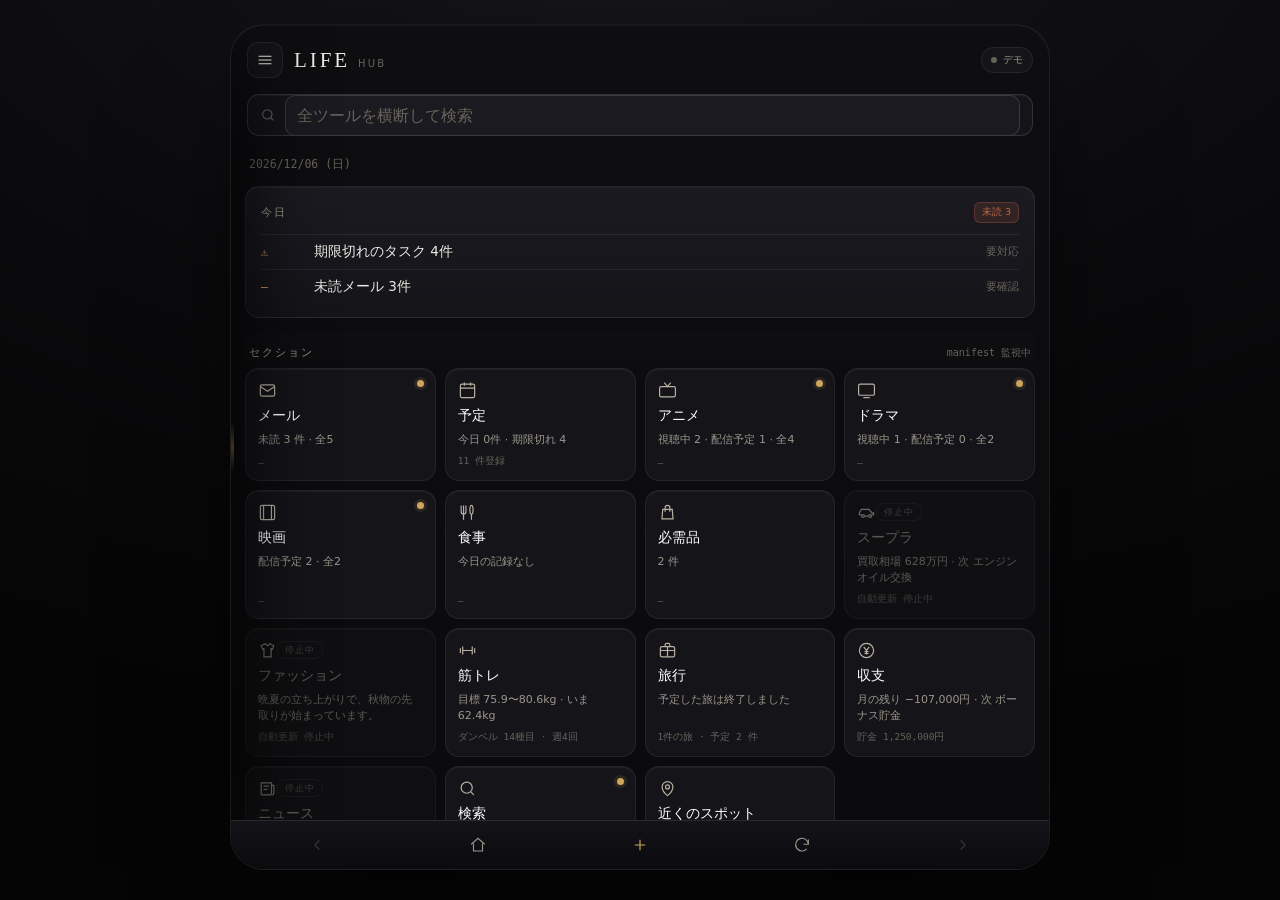
==== commit 28b270bb: "停止中のセクション（ファッション・ニュース・スープラ）をグレーアウト GitHub 側の定期実行（cron）を止めた3セクションを、アプリ上でも ひと目で分かるようにする。  - ホームのタイルとドロ" ====
--- a/index.html
+++ b/index.html
@@ -7,13 +7,13 @@
 <title>LIFE</title>
 <!-- ホーム画面に追加したときのアイコン。指定が無いと iOS が
      ページを縮小した「黒地に文字」の絵を勝手に作ってしまう -->
-<link rel="apple-touch-icon" href="assets/icon-180.png?v=dev725140">
-<link rel="icon" type="image/png" sizes="192x192" href="assets/icon-192.png?v=dev725140">
-<link rel="icon" type="image/svg+xml" href="assets/icon.svg?v=dev725140">
-<link rel="manifest" href="manifest.webmanifest?v=dev725140">
+<link rel="apple-touch-icon" href="assets/icon-180.png?v=dev725146">
+<link rel="icon" type="image/png" sizes="192x192" href="assets/icon-192.png?v=dev725146">
+<link rel="icon" type="image/svg+xml" href="assets/icon.svg?v=dev725146">
+<link rel="manifest" href="manifest.webmanifest?v=dev725146">
 <meta name="apple-mobile-web-app-title" content="LIFE">
 <meta name="apple-mobile-web-app-status-bar-style" content="black-translucent">
-<link rel="stylesheet" href="assets/app.css?v=dev725140">
+<link rel="stylesheet" href="assets/app.css?v=dev725146">
 <script>
 /* ホーム画面から起動したとき（＝アプリとして開いたとき）の下ごしらえ。
    描き始める前に決めたいので、CSS の直後・本文より前に置いている。
@@ -146,11 +146,11 @@
     <div class="mask" id="mask"><div class="sheet" id="sheet"></div></div>
   </div>
 </div>
-<script src="assets/github.js?v=dev725140"></script>
-<script src="assets/places.js?v=dev725140"></script>
-<script src="assets/nearby.js?v=dev725140"></script>
-<script src="assets/workout.js?v=dev725140"></script>
-<script src="assets/demo-data.js?v=dev725140"></script>
-<script src="assets/app.js?v=dev725140"></script>
+<script src="assets/github.js?v=dev725146"></script>
+<script src="assets/places.js?v=dev725146"></script>
+<script src="assets/nearby.js?v=dev725146"></script>
+<script src="assets/workout.js?v=dev725146"></script>
+<script src="assets/demo-data.js?v=dev725146"></script>
+<script src="assets/app.js?v=dev725146"></script>
 </body>
 </html>
--- a/assets/app.css
+++ b/assets/app.css
@@ -131,6 +131,13 @@
   .tile .mt{font-size:11px;color:var(--dim);line-height:1.45}
   .tile .ft{margin-top:auto;font-family:var(--mono);font-size:9.5px;color:var(--faint)}
   .dot{position:absolute;top:11px;right:11px;width:7px;height:7px;border-radius:50%;background:var(--gold);box-shadow:0 0 0 3px rgba(207,164,92,.13)}
+  /* GitHub の定期実行を止めているセクション。閲覧はできるので薄くするだけにする */
+  .tile.paused{opacity:.55;filter:grayscale(.65)}
+  .tile.paused .nm{color:var(--dim)}
+  .pz{font-family:var(--mono);font-size:9px;color:var(--faint);border:1px solid var(--line);
+    border-radius:8px;padding:1.5px 7px;letter-spacing:.1em;flex:none}
+  .pnote{border:1px solid var(--line);border-left:3px solid var(--faint);border-radius:10px;
+    background:var(--s1);color:var(--dim);font-size:12px;line-height:1.7;padding:10px 12px;margin-bottom:10px}
   .conn{display:flex;flex-direction:column;gap:7px}
   .cr{display:flex;align-items:center;gap:11px;border:1px solid var(--line);border-radius:12px;background:var(--s1);
     padding:11px 12px;box-shadow:inset 0 1px 0 var(--hi);cursor:pointer;font-family:var(--font);text-align:left;width:100%}
@@ -266,6 +273,9 @@
   .mi.on{background:var(--s2);color:var(--text)}
   .mi.on svg{color:var(--gold)}
   .mi .ct{margin-left:auto;font-family:var(--mono);font-size:10px;color:var(--gold)}
+  .mi.paused{opacity:.5;filter:grayscale(.65)}
+  .mi .mp{margin-left:auto;font-family:var(--mono);font-size:9px;color:var(--faint);
+    border:1px solid var(--line);border-radius:8px;padding:1px 6px;letter-spacing:.08em}
   .hint{position:absolute;left:0;top:50%;margin-top:-26px;z-index:4;pointer-events:none;width:3px;height:52px;
     border-radius:0 3px 3px 0;background:linear-gradient(transparent,rgba(207,164,92,.55),transparent);animation:h 3.6s ease-in-out infinite}
   @keyframes h{0%,100%{transform:translateX(0);opacity:.25}50%{transform:translateX(5px);opacity:.6}}
@@ -385,12 +395,38 @@
   .fimg img{position:absolute;inset:0;width:100%;height:100%;object-fit:cover;z-index:1}
   /* 短いクラス名は他の画面（.tile .ft など）とぶつかるので、必ず親の中に限定する */
   .fimg .ff,.si .ff{font-size:23px;color:var(--faint)}
+  /* 写真が取れなかったとき。ただの空箱に見えないよう、absent の印を置く。
+     斜めの薄い縞と「写真なし」の一言で、壊れたのではなく無いのだと分かるようにする */
+  .fimg.none{background:
+    repeating-linear-gradient(135deg,rgba(255,255,255,.022) 0 8px,transparent 8px 16px),
+    linear-gradient(150deg,#23232B,#15151A)}
+  .fimg .fn{position:absolute;left:0;right:0;bottom:9px;text-align:center;
+    font-size:9.5px;letter-spacing:.06em;color:var(--faint);opacity:.8}
   .fcard .ft{font-size:12.5px;color:var(--text);line-height:1.35;padding:0 10px;
     display:-webkit-box;-webkit-line-clamp:2;-webkit-box-orient:vertical;overflow:hidden}
   .fcard .fm{font-size:10.5px;color:var(--dim);padding:3px 10px 0;
     display:-webkit-box;-webkit-line-clamp:2;-webkit-box-orient:vertical;overflow:hidden}
   .fcard .fgo{display:block;text-align:center;text-decoration:none;font-size:10.5px;color:var(--gold);
     padding:8px 6px;border-top:1px solid var(--line);background:var(--goldd)}
+  /* 注目アイテムのカード。ZOZOTOWN の商品写真は外から取れないので、
+     写真枠は置かず、分類・価格・ブランド・おすすめ理由を読ませる。 */
+  .igrid{display:grid;grid-template-columns:repeat(auto-fill,minmax(176px,1fr));gap:9px;margin-bottom:6px}
+  .icard{background:var(--s1);border:1px solid var(--line);border-radius:12px;
+    overflow:hidden;display:flex;flex-direction:column;box-shadow:inset 0 1px 0 var(--hi)}
+  .ic{flex:1;display:flex;flex-direction:column;align-items:stretch;gap:0;cursor:pointer;
+    padding:11px 12px 12px;background:none;border:0;color:inherit;
+    font-family:var(--font);text-align:left}
+  .ic .it{font-size:13px;line-height:1.4;color:var(--text);
+    display:-webkit-box;-webkit-line-clamp:2;-webkit-box-orient:vertical;overflow:hidden}
+  /* 価格は 1 行まるごと使う。「¥6,998〜¥16,280」のような値幅でも切れないように */
+  .ic .ipr{margin-top:7px;font-family:var(--mono);font-size:13.5px;color:var(--gold)}
+  .ic .ib2{margin-top:3px;font-size:10.5px;letter-spacing:.04em;color:var(--dim);
+    display:-webkit-box;-webkit-line-clamp:2;-webkit-box-orient:vertical;overflow:hidden}
+  .ic .iw{margin-top:8px;padding-top:8px;border-top:1px solid var(--line);
+    font-size:11px;line-height:1.6;color:var(--dim);
+    display:-webkit-box;-webkit-line-clamp:3;-webkit-box-orient:vertical;overflow:hidden}
+  .icard .fgo{display:block;text-align:center;text-decoration:none;font-size:10.5px;
+    color:var(--gold);padding:8px 6px;border-top:1px solid var(--line);background:var(--goldd)}
   /* 詳細画面の写真。ホームの .hero（今日のカード）とは別物なので名前を分ける。
      縦横比がまちまち（商品は縦長・動画サムネは横長）なので切り取らずに出す */
   .photo{width:100%;border-radius:12px;overflow:hidden;line-height:0;
@@ -474,6 +510,71 @@
   .steps{margin:0;padding-left:20px;color:var(--dim);font-size:13px;line-height:1.85}
   .steps li{margin-bottom:4px}
   .steps li::marker{color:var(--gold);font-family:var(--mono);font-size:11px}
+  /* ---- 検索の教材ページ ----------------------------------------------------
+     Markdown を分解した部品（d.doc）をカードの外に長文として流す。
+     読み物なので行間を広めに、章見出しで息継ぎさせる。 */
+  .ddoc{margin:4px 2px 6px}
+  .ddoc .dsec{font-size:15px;font-weight:600;line-height:1.5;margin:26px 0 10px;
+    padding-top:14px;border-top:1px solid var(--line);letter-spacing:.02em;
+    scroll-margin-top:12px}
+  .ddoc .dsec:first-of-type{border-top:0;padding-top:0}
+  .ddoc .dsub3{font-size:13px;font-weight:600;color:var(--gold);margin:16px 0 6px}
+  .ddoc .dp{margin:0 0 10px;font-size:13.5px;line-height:1.95}
+  .ddoc .dlist{margin:0 0 10px;padding-left:20px;color:var(--dim);
+    font-size:13px;line-height:1.9}
+  .ddoc .dlist li{margin-bottom:4px}
+  .ddoc .dlist li::marker{color:var(--gold)}
+  .ddoc b{color:var(--text)}
+  .ddoc code{font-family:var(--mono);font-size:12px;background:var(--s2);
+    border:1px solid var(--line);border-radius:5px;padding:1px 5px}
+  .ddoc .dlnk{color:var(--gold);text-decoration:underline;text-underline-offset:3px}
+  .ddoc .dnote{border-left:3px solid var(--gold);background:var(--s1);
+    border-radius:0 10px 10px 0;padding:9px 12px;margin:0 0 10px}
+  .ddoc .dnote p{margin:0;font-size:12.5px;line-height:1.8;color:var(--dim)}
+  .ddoc .dcode{font-family:var(--mono);font-size:11px;line-height:1.7;color:var(--dim);
+    background:var(--s1);border:1px solid var(--line);border-radius:10px;
+    padding:10px 12px;margin:0 0 10px;overflow-x:auto}
+  /* 表。狭い画面では表の中だけ横スクロール */
+  .ddoc .tblwrap{overflow-x:auto;margin:0 0 12px;border:1px solid var(--line);
+    border-radius:10px;background:var(--s1)}
+  .ddoc .dtbl{border-collapse:collapse;width:100%;font-size:12px;line-height:1.6}
+  .ddoc .dtbl th{text-align:left;color:var(--gold);font-weight:600;white-space:nowrap;
+    padding:8px 12px;border-bottom:1px solid var(--line2)}
+  .ddoc .dtbl td{padding:7px 12px;border-bottom:1px solid var(--line);color:var(--dim);
+    vertical-align:top;min-width:72px}
+  .ddoc .dtbl tr:last-child td{border-bottom:0}
+  /* 画像。読めなければ figure ごと消える（onerror） */
+  .ddoc .dimg{margin:0 0 12px;border-radius:12px;overflow:hidden;
+    border:1px solid var(--line);background:var(--s1)}
+  .ddoc .dimg img{display:block;width:100%;max-height:340px;object-fit:contain;
+    background:#101013}
+  .ddoc .dimg figcaption{padding:7px 11px;font-size:11px;color:var(--faint);line-height:1.6}
+  .ddoc .dimg figcaption a{color:var(--gold);text-decoration:none}
+  /* 図（mermaid）。描き上がるまでは印を出す */
+  .ddoc .mmd{margin:0 0 12px;border:1px solid var(--line);border-radius:12px;
+    background:#101013;padding:10px;overflow-x:auto;text-align:center}
+  .ddoc .mmd svg{max-width:100%;height:auto}
+  .ddoc .mmdl{font-size:11px;color:var(--faint)}
+  /* 目次 */
+  .dtoc{display:flex;flex-wrap:wrap;gap:6px;align-items:center;margin:2px 0 4px;
+    padding:10px 12px;border:1px solid var(--line);border-radius:12px;background:var(--s1)}
+  .dtoc .tt{flex-basis:100%;font-size:10px;letter-spacing:.14em;color:var(--faint)}
+  .dtoc .ti{cursor:pointer;font-family:var(--font);font-size:11.5px;color:var(--dim);
+    background:var(--s2);border:1px solid var(--line);border-radius:15px;
+    padding:5px 10px;transition:.18s}
+  /* 理解度チェック。答えはタップするまで隠す */
+  .quiz{margin:2px 0 12px}
+  .qz{border:1px solid var(--line);border-radius:12px;background:var(--s1);
+    padding:11px 13px;margin-bottom:8px}
+  .qz .qq{font-size:13px;line-height:1.8;color:var(--text)}
+  .qz .qn{display:inline-block;font-family:var(--mono);font-size:10.5px;color:var(--gold);
+    border:1px solid rgba(207,164,92,.4);border-radius:5px;padding:1px 6px;
+    margin-right:8px;vertical-align:1px}
+  .qz .qa-btn{display:block;margin-top:9px;cursor:pointer;font-family:var(--font);
+    font-size:11.5px;color:var(--gold);background:var(--goldd);
+    border:1px solid rgba(207,164,92,.3);border-radius:8px;padding:6px 12px;transition:.18s}
+  .qz .qa{margin-top:9px;padding-top:9px;border-top:1px dashed var(--line2);
+    font-size:12.5px;line-height:1.85;color:var(--dim)}
   /* 詳細画面の Google マップボタンは <a> なので、btn の見た目に合わせる */
   a.btn{display:block;text-align:center;text-decoration:none;box-sizing:border-box}
   /* Google クチコミ */
@@ -500,10 +601,13 @@
     .plist button:hover{background:var(--s2)}
     .pc:hover{border-color:var(--line2);background:var(--s2)}
     .nbgo:hover{border-color:rgba(207,164,92,.45);background:var(--s2)}
-    .fcard .fgo:hover{background:rgba(207,164,92,.22)}
+    .fcard .fgo:hover,.icard .fgo:hover{background:rgba(207,164,92,.22)}
+    .icard:hover{border-color:var(--line2)}
     .exc:hover{border-color:var(--line2);background:var(--s2)}
     .trow:hover{border-color:var(--line2);background:var(--s2)}
     .tadd:hover{border-color:rgba(207,164,92,.45);color:var(--gold)}
+    .dtoc .ti:hover{border-color:var(--line2);color:var(--text)}
+    .qz .qa-btn:hover{background:rgba(207,164,92,.22)}
     .mi:hover{background:var(--s2);color:var(--text)}
   }
 
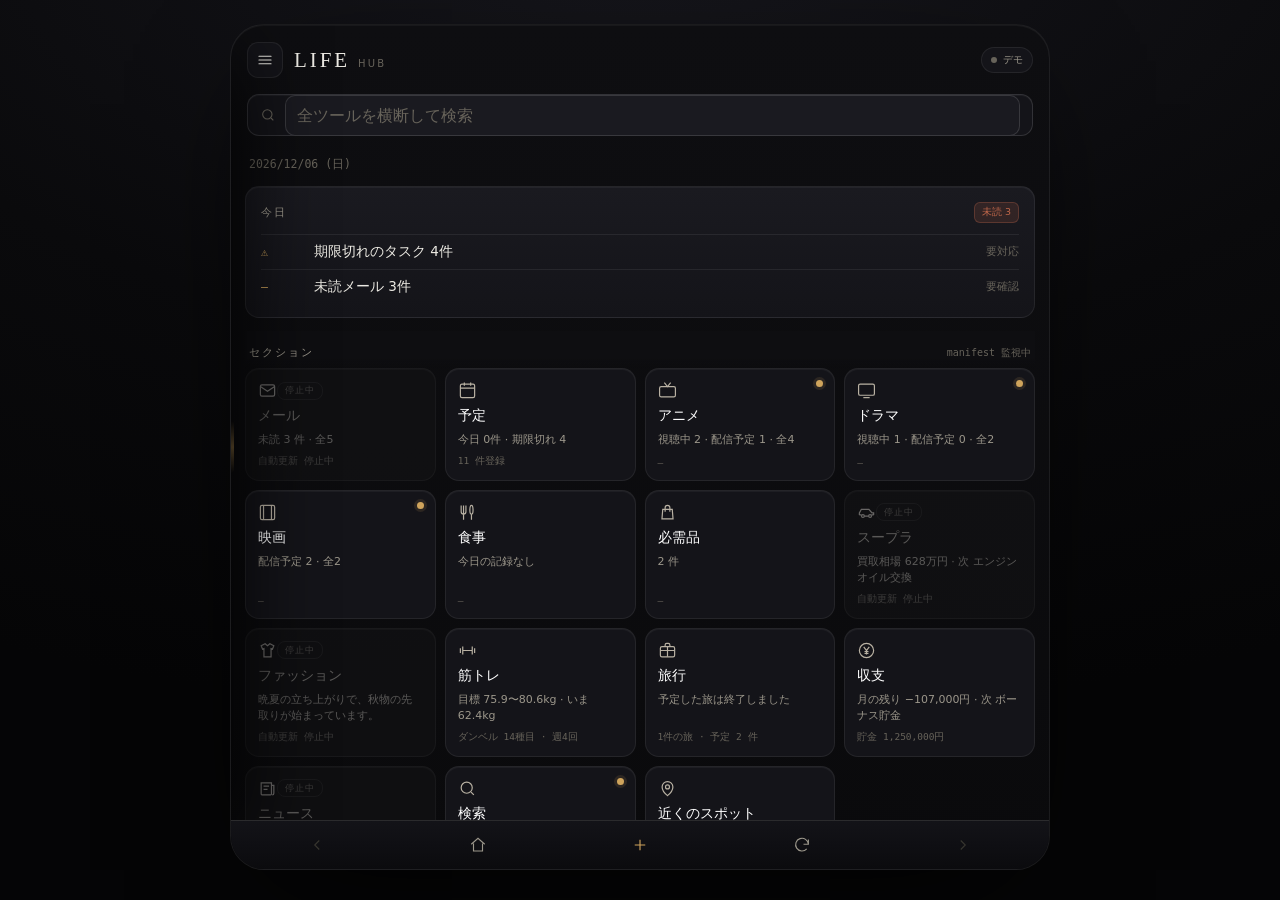
==== commit 45aa18dd: "メールも停止中表示にする（定期実行の全停止に伴う） mail-pipeline の cron を止めたことで、メールは自動更新が完全に 止まるため、ファッション・ニュース・スープラと同じく グレーアウ" ====
--- a/index.html
+++ b/index.html
@@ -7,13 +7,13 @@
 <title>LIFE</title>
 <!-- ホーム画面に追加したときのアイコン。指定が無いと iOS が
      ページを縮小した「黒地に文字」の絵を勝手に作ってしまう -->
-<link rel="apple-touch-icon" href="assets/icon-180.png?v=dev725146">
-<link rel="icon" type="image/png" sizes="192x192" href="assets/icon-192.png?v=dev725146">
-<link rel="icon" type="image/svg+xml" href="assets/icon.svg?v=dev725146">
-<link rel="manifest" href="manifest.webmanifest?v=dev725146">
+<link rel="apple-touch-icon" href="assets/icon-180.png?v=dev725147">
+<link rel="icon" type="image/png" sizes="192x192" href="assets/icon-192.png?v=dev725147">
+<link rel="icon" type="image/svg+xml" href="assets/icon.svg?v=dev725147">
+<link rel="manifest" href="manifest.webmanifest?v=dev725147">
 <meta name="apple-mobile-web-app-title" content="LIFE">
 <meta name="apple-mobile-web-app-status-bar-style" content="black-translucent">
-<link rel="stylesheet" href="assets/app.css?v=dev725146">
+<link rel="stylesheet" href="assets/app.css?v=dev725147">
 <script>
 /* ホーム画面から起動したとき（＝アプリとして開いたとき）の下ごしらえ。
    描き始める前に決めたいので、CSS の直後・本文より前に置いている。
@@ -146,11 +146,11 @@
     <div class="mask" id="mask"><div class="sheet" id="sheet"></div></div>
   </div>
 </div>
-<script src="assets/github.js?v=dev725146"></script>
-<script src="assets/places.js?v=dev725146"></script>
-<script src="assets/nearby.js?v=dev725146"></script>
-<script src="assets/workout.js?v=dev725146"></script>
-<script src="assets/demo-data.js?v=dev725146"></script>
-<script src="assets/app.js?v=dev725146"></script>
+<script src="assets/github.js?v=dev725147"></script>
+<script src="assets/places.js?v=dev725147"></script>
+<script src="assets/nearby.js?v=dev725147"></script>
+<script src="assets/workout.js?v=dev725147"></script>
+<script src="assets/demo-data.js?v=dev725147"></script>
+<script src="assets/app.js?v=dev725147"></script>
 </body>
 </html>
